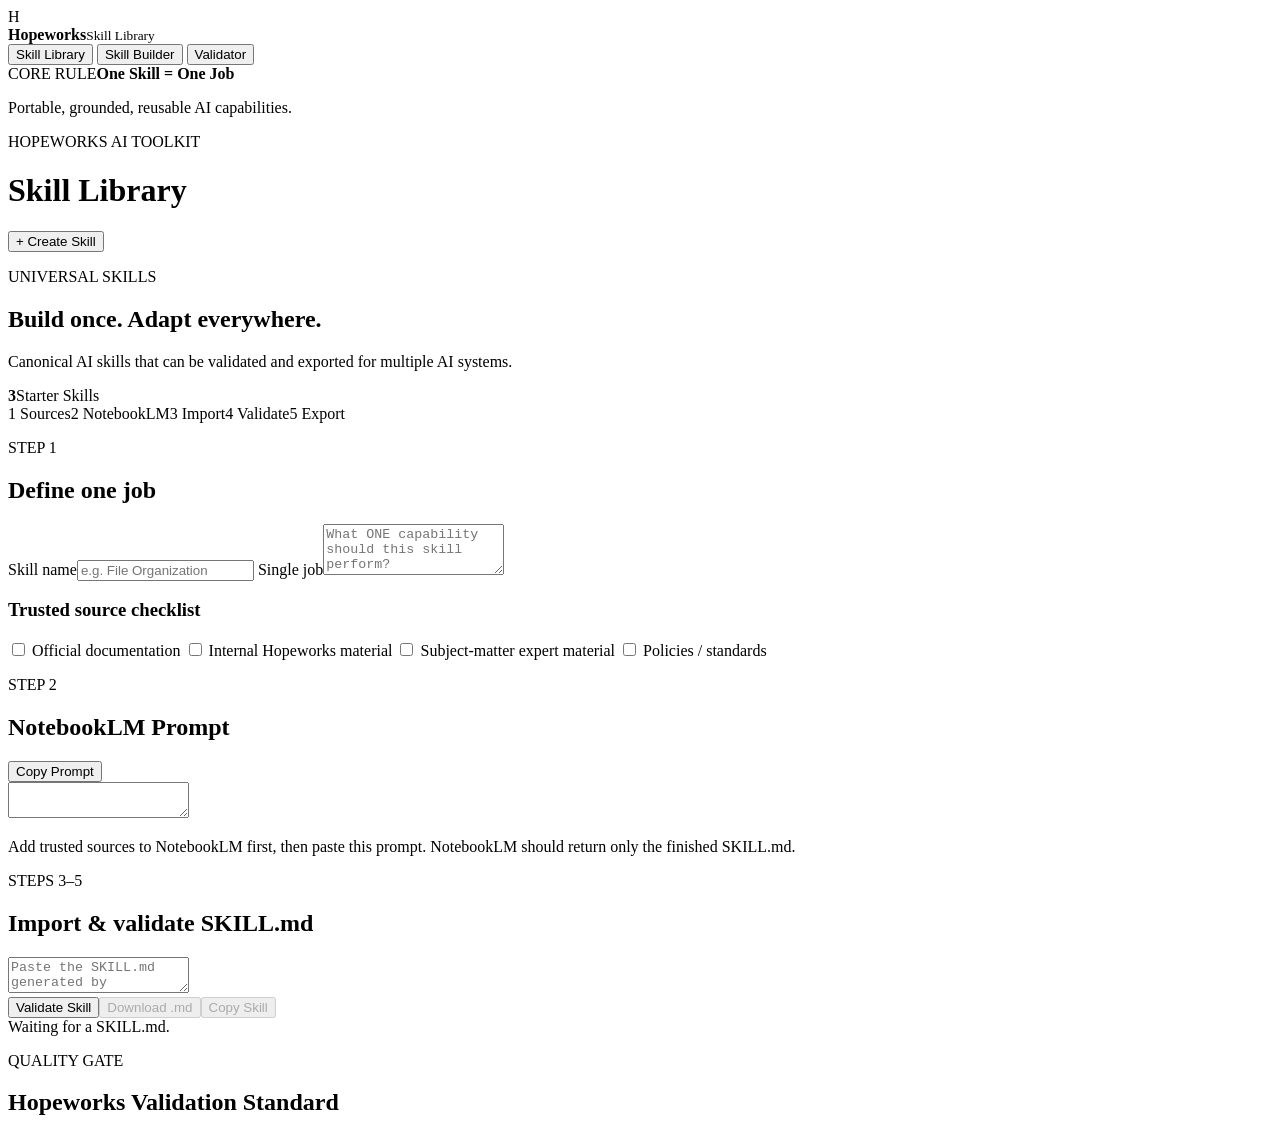
==== index.html @ 2bf3d298 "Build Hopeworks Skill Builder V1 dashboard" ====
<!doctype html>
<html lang="en">
<head>
  <meta charset="UTF-8" />
  <meta name="viewport" content="width=device-width, initial-scale=1.0" />
  <title>Hopeworks Skill Library</title>
  <link rel="stylesheet" href="styles.css" />
</head>
<body>
  <div class="shell">
    <aside class="sidebar">
      <div class="brand"><span class="mark">H</span><div><strong>Hopeworks</strong><small>Skill Library</small></div></div>
      <nav>
        <button class="nav active" data-view="library">Skill Library</button>
        <button class="nav" data-view="builder">Skill Builder</button>
        <button class="nav" data-view="validator">Validator</button>
      </nav>
      <div class="principle"><span>CORE RULE</span><strong>One Skill = One Job</strong><p>Portable, grounded, reusable AI capabilities.</p></div>
    </aside>

    <main>
      <header><div><p class="eyebrow">HOPEWORKS AI TOOLKIT</p><h1 id="pageTitle">Skill Library</h1></div><button id="newSkill" class="primary">+ Create Skill</button></header>

      <section id="library" class="view active-view">
        <div class="hero"><div><p class="eyebrow">UNIVERSAL SKILLS</p><h2>Build once. Adapt everywhere.</h2><p>Canonical AI skills that can be validated and exported for multiple AI systems.</p></div><div class="stat"><b id="skillCount">3</b><span>Starter Skills</span></div></div>
        <div id="skillGrid" class="grid"></div>
      </section>

      <section id="builder" class="view">
        <div class="stepbar"><span class="on">1 Sources</span><span>2 NotebookLM</span><span>3 Import</span><span>4 Validate</span><span>5 Export</span></div>
        <div class="two-col">
          <article class="panel">
            <p class="eyebrow">STEP 1</p><h2>Define one job</h2>
            <label>Skill name<input id="skillName" placeholder="e.g. File Organization" /></label>
            <label>Single job<textarea id="singleJob" rows="3" placeholder="What ONE capability should this skill perform?"></textarea></label>
            <h3>Trusted source checklist</h3>
            <label class="check"><input type="checkbox" /> Official documentation</label>
            <label class="check"><input type="checkbox" /> Internal Hopeworks material</label>
            <label class="check"><input type="checkbox" /> Subject-matter expert material</label>
            <label class="check"><input type="checkbox" /> Policies / standards</label>
          </article>
          <article class="panel">
            <div class="panel-head"><div><p class="eyebrow">STEP 2</p><h2>NotebookLM Prompt</h2></div><button id="copyPrompt">Copy Prompt</button></div>
            <textarea id="notebookPrompt" class="codebox" spellcheck="false"></textarea>
            <p class="hint">Add trusted sources to NotebookLM first, then paste this prompt. NotebookLM should return only the finished SKILL.md.</p>
          </article>
        </div>
        <article class="panel import-panel">
          <p class="eyebrow">STEPS 3–5</p><h2>Import & validate SKILL.md</h2>
          <textarea id="skillInput" class="codebox large" placeholder="Paste the SKILL.md generated by NotebookLM here..."></textarea>
          <div class="actions"><button id="validateBtn" class="primary">Validate Skill</button><button id="downloadBtn" disabled>Download .md</button><button id="copySkillBtn" disabled>Copy Skill</button></div>
          <div id="validation" class="validation empty">Waiting for a SKILL.md.</div>
        </article>
      </section>

      <section id="validator" class="view">
        <article class="panel"><p class="eyebrow">QUALITY GATE</p><h2>Hopeworks Validation Standard</h2><div id="rules"></div></article>
      </section>
    </main>
  </div>
  <script src="app.js"></script>
</body>
</html>
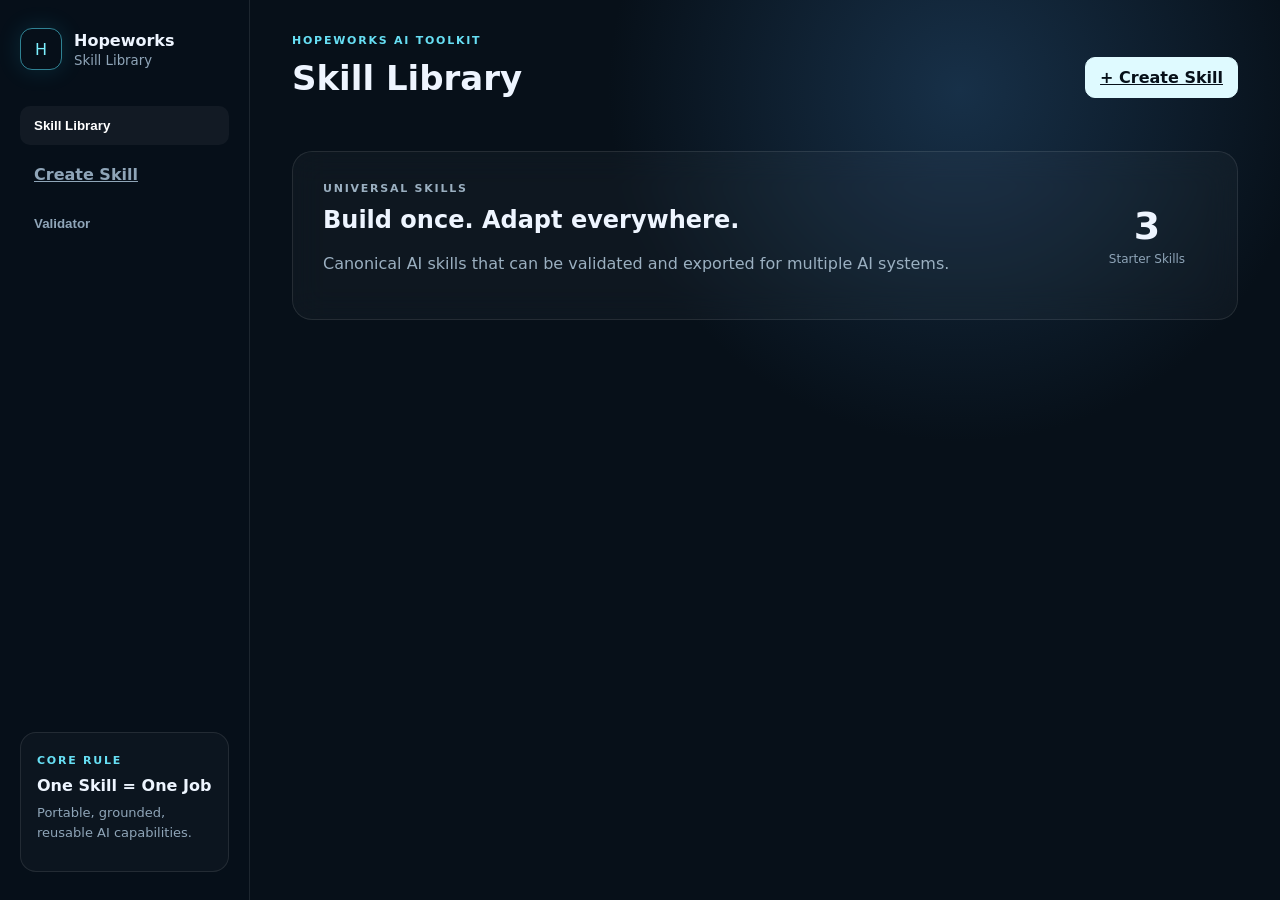
==== commit d33c1870: "Link library dashboard to dedicated Create Skill page" ====
--- a/index.html
+++ b/index.html
@@ -1,63 +1,4 @@
 <!doctype html>
 <html lang="en">
-<head>
-  <meta charset="UTF-8" />
-  <meta name="viewport" content="width=device-width, initial-scale=1.0" />
-  <title>Hopeworks Skill Library</title>
-  <link rel="stylesheet" href="styles.css" />
-</head>
-<body>
-  <div class="shell">
-    <aside class="sidebar">
-      <div class="brand"><span class="mark">H</span><div><strong>Hopeworks</strong><small>Skill Library</small></div></div>
-      <nav>
-        <button class="nav active" data-view="library">Skill Library</button>
-        <button class="nav" data-view="builder">Skill Builder</button>
-        <button class="nav" data-view="validator">Validator</button>
-      </nav>
-      <div class="principle"><span>CORE RULE</span><strong>One Skill = One Job</strong><p>Portable, grounded, reusable AI capabilities.</p></div>
-    </aside>
-
-    <main>
-      <header><div><p class="eyebrow">HOPEWORKS AI TOOLKIT</p><h1 id="pageTitle">Skill Library</h1></div><button id="newSkill" class="primary">+ Create Skill</button></header>
-
-      <section id="library" class="view active-view">
-        <div class="hero"><div><p class="eyebrow">UNIVERSAL SKILLS</p><h2>Build once. Adapt everywhere.</h2><p>Canonical AI skills that can be validated and exported for multiple AI systems.</p></div><div class="stat"><b id="skillCount">3</b><span>Starter Skills</span></div></div>
-        <div id="skillGrid" class="grid"></div>
-      </section>
-
-      <section id="builder" class="view">
-        <div class="stepbar"><span class="on">1 Sources</span><span>2 NotebookLM</span><span>3 Import</span><span>4 Validate</span><span>5 Export</span></div>
-        <div class="two-col">
-          <article class="panel">
-            <p class="eyebrow">STEP 1</p><h2>Define one job</h2>
-            <label>Skill name<input id="skillName" placeholder="e.g. File Organization" /></label>
-            <label>Single job<textarea id="singleJob" rows="3" placeholder="What ONE capability should this skill perform?"></textarea></label>
-            <h3>Trusted source checklist</h3>
-            <label class="check"><input type="checkbox" /> Official documentation</label>
-            <label class="check"><input type="checkbox" /> Internal Hopeworks material</label>
-            <label class="check"><input type="checkbox" /> Subject-matter expert material</label>
-            <label class="check"><input type="checkbox" /> Policies / standards</label>
-          </article>
-          <article class="panel">
-            <div class="panel-head"><div><p class="eyebrow">STEP 2</p><h2>NotebookLM Prompt</h2></div><button id="copyPrompt">Copy Prompt</button></div>
-            <textarea id="notebookPrompt" class="codebox" spellcheck="false"></textarea>
-            <p class="hint">Add trusted sources to NotebookLM first, then paste this prompt. NotebookLM should return only the finished SKILL.md.</p>
-          </article>
-        </div>
-        <article class="panel import-panel">
-          <p class="eyebrow">STEPS 3–5</p><h2>Import & validate SKILL.md</h2>
-          <textarea id="skillInput" class="codebox large" placeholder="Paste the SKILL.md generated by NotebookLM here..."></textarea>
-          <div class="actions"><button id="validateBtn" class="primary">Validate Skill</button><button id="downloadBtn" disabled>Download .md</button><button id="copySkillBtn" disabled>Copy Skill</button></div>
-          <div id="validation" class="validation empty">Waiting for a SKILL.md.</div>
-        </article>
-      </section>
-
-      <section id="validator" class="view">
-        <article class="panel"><p class="eyebrow">QUALITY GATE</p><h2>Hopeworks Validation Standard</h2><div id="rules"></div></article>
-      </section>
-    </main>
-  </div>
-  <script src="app.js"></script>
-</body>
-</html>+<head><meta charset="UTF-8" /><meta name="viewport" content="width=device-width, initial-scale=1.0" /><title>Hopeworks Skill Library</title><link rel="stylesheet" href="styles.css" /></head>
+<body><div class="shell"><aside class="sidebar"><div class="brand"><span class="mark">H</span><div><strong>Hopeworks</strong><small>Skill Library</small></div></div><nav><button class="nav active" data-view="library">Skill Library</button><a class="nav" href="create.html">Create Skill</a><button class="nav" data-view="validator">Validator</button></nav><div class="principle"><span>CORE RULE</span><strong>One Skill = One Job</strong><p>Portable, grounded, reusable AI capabilities.</p></div></aside><main><header><div><p class="eyebrow">HOPEWORKS AI TOOLKIT</p><h1 id="pageTitle">Skill Library</h1></div><a id="newSkill" class="primary page-link" href="create.html">+ Create Skill</a></header><section id="library" class="view active-view"><div class="hero"><div><p class="eyebrow">UNIVERSAL SKILLS</p><h2>Build once. Adapt everywhere.</h2><p>Canonical AI skills that can be validated and exported for multiple AI systems.</p></div><div class="stat"><b id="skillCount">3</b><span>Starter Skills</span></div></div><div id="skillGrid" class="grid"></div></section><section id="validator" class="view"><article class="panel"><p class="eyebrow">QUALITY GATE</p><h2>Hopeworks Validation Standard</h2><div id="rules"></div></article></section></main></div><script src="app.js"></script></body></html>
--- a/styles.css
+++ b/styles.css
@@ -0,0 +1 @@
+:root{font-family:Inter,ui-sans-serif,system-ui,-apple-system,sans-serif;color:#eef5ff;background:#071019}*{box-sizing:border-box}body{margin:0;background:radial-gradient(circle at 75% 10%,#173048 0,transparent 28%),#071019;min-height:100vh}.shell{display:grid;grid-template-columns:250px 1fr;min-height:100vh}.sidebar{padding:28px 20px;border-right:1px solid #ffffff18;background:#071019cc;display:flex;flex-direction:column;gap:36px}.brand{display:flex;align-items:center;gap:12px}.brand small{display:block;color:#8fa5b8;margin-top:3px}.mark{width:42px;height:42px;display:grid;place-items:center;border:1px solid #55e7ff88;border-radius:12px;color:#7cf0ff;box-shadow:0 0 24px #2bd7ff22}.sidebar nav{display:grid;gap:8px}.nav{background:transparent;border:0;color:#8fa5b8;text-align:left;padding:12px 14px;border-radius:10px;font-weight:700;cursor:pointer}.nav:hover,.nav.active{background:#ffffff0c;color:#fff}.principle{margin-top:auto;padding:16px;border:1px solid #ffffff18;border-radius:16px;background:#ffffff07}.principle span,.eyebrow{font-size:11px;letter-spacing:.16em;color:#67dff4;font-weight:800}.principle strong{display:block;margin:8px 0}.principle p,.hint{color:#8fa5b8;font-size:13px;line-height:1.5}main{padding:34px 42px;max-width:1500px;width:100%}header{display:flex;align-items:center;justify-content:space-between;margin-bottom:30px}h1,h2,h3,p{margin-top:0}h1{font-size:34px}h2{font-size:24px}.primary,button{border:1px solid #ffffff20;background:#102131;color:#fff;padding:10px 14px;border-radius:10px;font-weight:750;cursor:pointer}.primary{background:#dffaff;color:#071019;border-color:#dffaff}.hero,.panel,.card{border:1px solid #ffffff18;background:#ffffff08;backdrop-filter:blur(16px);border-radius:20px}.hero{padding:30px;display:flex;justify-content:space-between;align-items:center;margin-bottom:22px}.hero p{color:#9bb0c1}.stat{text-align:center;min-width:120px}.stat b{display:block;font-size:38px}.stat span{color:#8fa5b8;font-size:12px}.grid{display:grid;grid-template-columns:repeat(3,minmax(0,1fr));gap:16px}.card{padding:20px}.card p{color:#91a6b7;line-height:1.55}.tag{display:inline-block;padding:5px 8px;border:1px solid #ffffff18;border-radius:999px;font-size:11px;color:#9fefff;margin-right:5px}.view{display:none}.active-view{display:block}.stepbar{display:flex;gap:8px;flex-wrap:wrap;margin-bottom:16px}.stepbar span{padding:7px 10px;border:1px solid #ffffff18;border-radius:999px;color:#8298aa;font-size:12px}.stepbar .on{color:#8df3ff;border-color:#65e9ff66}.two-col{display:grid;grid-template-columns:.8fr 1.2fr;gap:16px}.panel{padding:22px;margin-bottom:16px}.panel-head{display:flex;justify-content:space-between;gap:15px}label{display:block;color:#9eb1c1;font-size:13px;margin:15px 0}input,textarea{width:100%;margin-top:7px;background:#040a10;border:1px solid #ffffff1f;border-radius:10px;color:#f5fbff;padding:12px;outline:none}input:focus,textarea:focus{border-color:#63dff2}.check{display:flex;gap:9px;align-items:center;margin:10px 0}.check input{width:auto;margin:0}.codebox{min-height:330px;font-family:ui-monospace,SFMono-Regular,Menlo,monospace;font-size:12px;line-height:1.5}.codebox.large{min-height:250px}.actions{display:flex;gap:9px;margin:14px 0}.validation{padding:15px;border-radius:12px;border:1px solid #ffffff18;background:#03090e}.validation.empty{color:#7f95a6}.pass{color:#8fffc1}.fail{color:#ff9c9c}.rule{display:flex;justify-content:space-between;padding:12px 0;border-bottom:1px solid #ffffff10;color:#aabac6}.rule:last-child{border:0}@media(max-width:900px){.shell{grid-template-columns:1fr}.sidebar{border-right:0;border-bottom:1px solid #ffffff18}.principle{display:none}.sidebar nav{grid-template-columns:repeat(3,1fr)}main{padding:24px 18px}.two-col,.grid{grid-template-columns:1fr}.hero{align-items:flex-start;gap:20px}.stat{min-width:auto}}
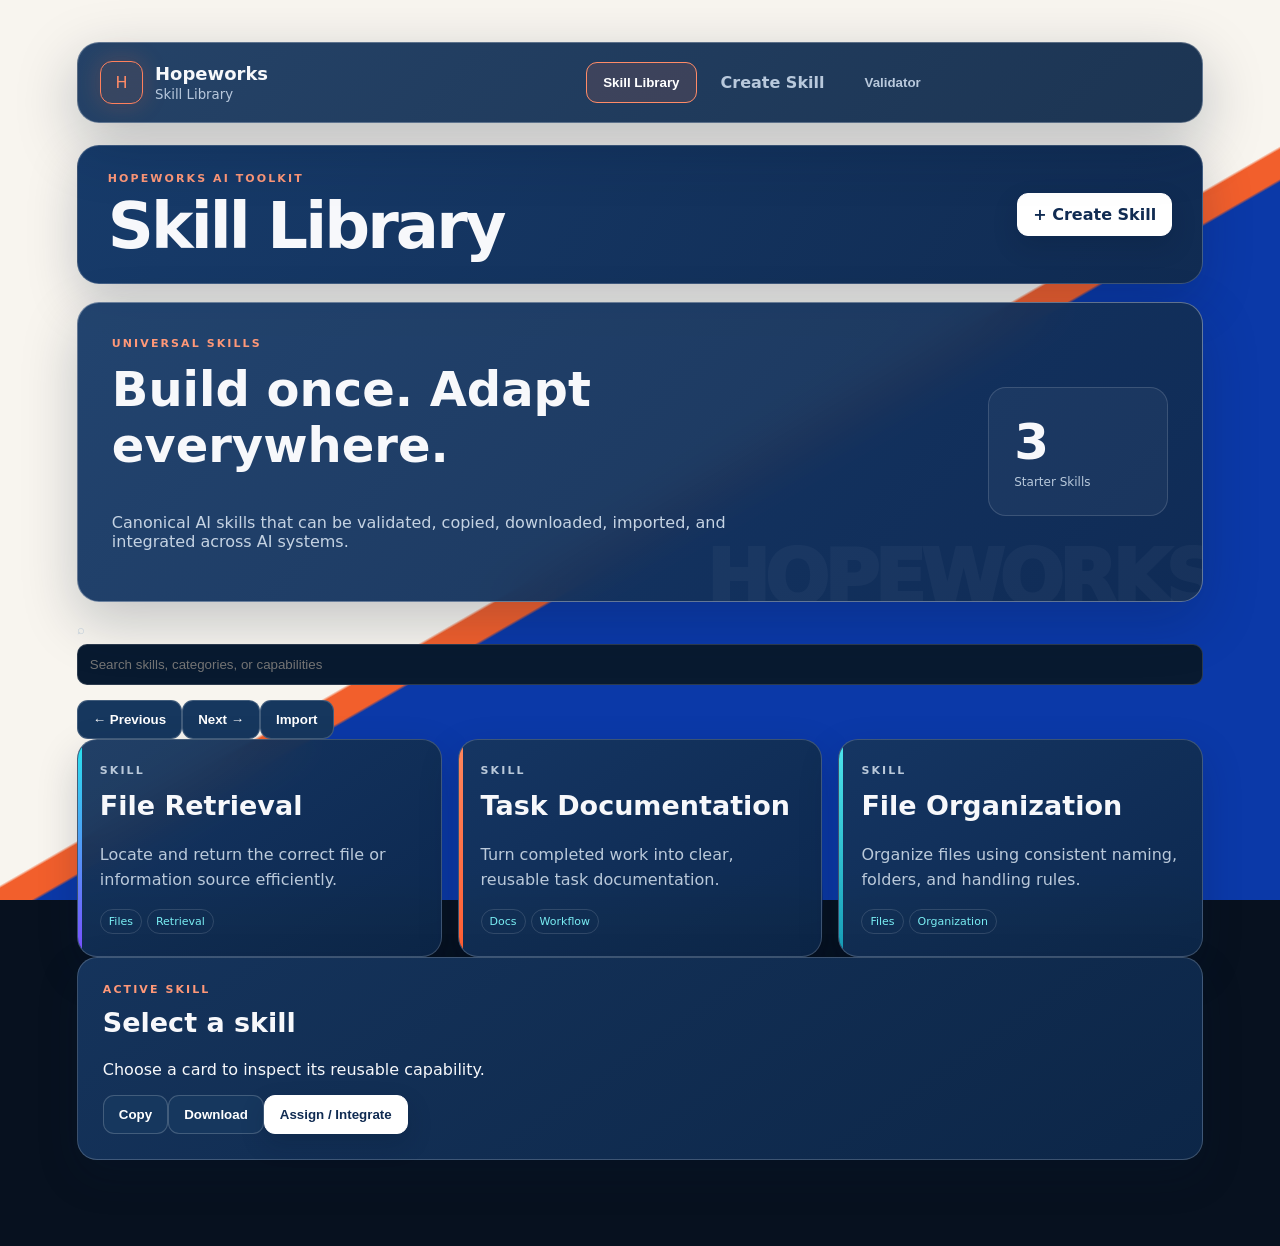
==== commit 3c23a501: "Add full Skill Library dashboard controls" ====
--- a/index.html
+++ b/index.html
@@ -1,4 +1,4 @@
 <!doctype html>
 <html lang="en">
 <head><meta charset="UTF-8" /><meta name="viewport" content="width=device-width, initial-scale=1.0" /><title>Hopeworks Skill Library</title><link rel="stylesheet" href="styles.css" /></head>
-<body><div class="shell"><aside class="sidebar"><div class="brand"><span class="mark">H</span><div><strong>Hopeworks</strong><small>Skill Library</small></div></div><nav><button class="nav active" data-view="library">Skill Library</button><a class="nav" href="create.html">Create Skill</a><button class="nav" data-view="validator">Validator</button></nav><div class="principle"><span>CORE RULE</span><strong>One Skill = One Job</strong><p>Portable, grounded, reusable AI capabilities.</p></div></aside><main><header><div><p class="eyebrow">HOPEWORKS AI TOOLKIT</p><h1 id="pageTitle">Skill Library</h1></div><a id="newSkill" class="primary page-link" href="create.html">+ Create Skill</a></header><section id="library" class="view active-view"><div class="hero"><div><p class="eyebrow">UNIVERSAL SKILLS</p><h2>Build once. Adapt everywhere.</h2><p>Canonical AI skills that can be validated and exported for multiple AI systems.</p></div><div class="stat"><b id="skillCount">3</b><span>Starter Skills</span></div></div><div id="skillGrid" class="grid"></div></section><section id="validator" class="view"><article class="panel"><p class="eyebrow">QUALITY GATE</p><h2>Hopeworks Validation Standard</h2><div id="rules"></div></article></section></main></div><script src="app.js"></script></body></html>+<body><div class="shell"><aside class="sidebar"><div class="brand"><span class="mark">H</span><div><strong>Hopeworks</strong><small>Skill Library</small></div></div><nav><button class="nav active" data-view="library">Skill Library</button><a class="nav" href="create.html">Create Skill</a><button class="nav" data-view="validator">Validator</button></nav><div class="principle"><span>CORE RULE</span><strong>One Skill = One Job</strong><p>Portable, grounded, reusable AI capabilities.</p></div></aside><main><header><div><p class="eyebrow">HOPEWORKS AI TOOLKIT</p><h1 id="pageTitle">Skill Library</h1></div><a id="newSkill" class="primary page-link" href="create.html">+ Create Skill</a></header><section id="library" class="view active-view"><div class="hero"><div><p class="eyebrow">UNIVERSAL SKILLS</p><h2>Build once. Adapt everywhere.</h2><p>Canonical AI skills that can be validated, copied, downloaded, imported, and integrated across AI systems.</p></div><div class="stat"><b id="skillCount">3</b><span>Starter Skills</span></div></div><div class="library-tools"><label class="searchbox">⌕<input id="skillSearch" type="search" placeholder="Search skills, categories, or capabilities" /></label><button id="prevSkill" class="tool-btn" aria-label="Previous skill">← Previous</button><button id="nextSkill" class="tool-btn" aria-label="Next skill">Next →</button><button id="importSkill" class="tool-btn">Import</button></div><div id="skillGrid" class="grid"></div><article id="skillDetails" class="panel skill-details"><div><p class="eyebrow">ACTIVE SKILL</p><h2 id="detailName">Select a skill</h2><p id="detailJob">Choose a card to inspect its reusable capability.</p><div id="detailTags"></div></div><div class="skill-actions"><button id="copySkill">Copy</button><button id="downloadSkill">Download</button><button id="integrateSkill" class="primary">Assign / Integrate</button></div></article></section><section id="validator" class="view"><article class="panel"><p class="eyebrow">QUALITY GATE</p><h2>Hopeworks Validation Standard</h2><div id="rules"></div></article></section></main></div><script src="app.js"></script></body></html>
--- a/styles.css
+++ b/styles.css
@@ -1 +1 @@
-:root{font-family:Inter,ui-sans-serif,system-ui,-apple-system,sans-serif;color:#eef5ff;background:#071019}*{box-sizing:border-box}body{margin:0;background:radial-gradient(circle at 75% 10%,#173048 0,transparent 28%),#071019;min-height:100vh}.shell{display:grid;grid-template-columns:250px 1fr;min-height:100vh}.sidebar{padding:28px 20px;border-right:1px solid #ffffff18;background:#071019cc;display:flex;flex-direction:column;gap:36px}.brand{display:flex;align-items:center;gap:12px}.brand small{display:block;color:#8fa5b8;margin-top:3px}.mark{width:42px;height:42px;display:grid;place-items:center;border:1px solid #55e7ff88;border-radius:12px;color:#7cf0ff;box-shadow:0 0 24px #2bd7ff22}.sidebar nav{display:grid;gap:8px}.nav{background:transparent;border:0;color:#8fa5b8;text-align:left;padding:12px 14px;border-radius:10px;font-weight:700;cursor:pointer}.nav:hover,.nav.active{background:#ffffff0c;color:#fff}.principle{margin-top:auto;padding:16px;border:1px solid #ffffff18;border-radius:16px;background:#ffffff07}.principle span,.eyebrow{font-size:11px;letter-spacing:.16em;color:#67dff4;font-weight:800}.principle strong{display:block;margin:8px 0}.principle p,.hint{color:#8fa5b8;font-size:13px;line-height:1.5}main{padding:34px 42px;max-width:1500px;width:100%}header{display:flex;align-items:center;justify-content:space-between;margin-bottom:30px}h1,h2,h3,p{margin-top:0}h1{font-size:34px}h2{font-size:24px}.primary,button{border:1px solid #ffffff20;background:#102131;color:#fff;padding:10px 14px;border-radius:10px;font-weight:750;cursor:pointer}.primary{background:#dffaff;color:#071019;border-color:#dffaff}.hero,.panel,.card{border:1px solid #ffffff18;background:#ffffff08;backdrop-filter:blur(16px);border-radius:20px}.hero{padding:30px;display:flex;justify-content:space-between;align-items:center;margin-bottom:22px}.hero p{color:#9bb0c1}.stat{text-align:center;min-width:120px}.stat b{display:block;font-size:38px}.stat span{color:#8fa5b8;font-size:12px}.grid{display:grid;grid-template-columns:repeat(3,minmax(0,1fr));gap:16px}.card{padding:20px}.card p{color:#91a6b7;line-height:1.55}.tag{display:inline-block;padding:5px 8px;border:1px solid #ffffff18;border-radius:999px;font-size:11px;color:#9fefff;margin-right:5px}.view{display:none}.active-view{display:block}.stepbar{display:flex;gap:8px;flex-wrap:wrap;margin-bottom:16px}.stepbar span{padding:7px 10px;border:1px solid #ffffff18;border-radius:999px;color:#8298aa;font-size:12px}.stepbar .on{color:#8df3ff;border-color:#65e9ff66}.two-col{display:grid;grid-template-columns:.8fr 1.2fr;gap:16px}.panel{padding:22px;margin-bottom:16px}.panel-head{display:flex;justify-content:space-between;gap:15px}label{display:block;color:#9eb1c1;font-size:13px;margin:15px 0}input,textarea{width:100%;margin-top:7px;background:#040a10;border:1px solid #ffffff1f;border-radius:10px;color:#f5fbff;padding:12px;outline:none}input:focus,textarea:focus{border-color:#63dff2}.check{display:flex;gap:9px;align-items:center;margin:10px 0}.check input{width:auto;margin:0}.codebox{min-height:330px;font-family:ui-monospace,SFMono-Regular,Menlo,monospace;font-size:12px;line-height:1.5}.codebox.large{min-height:250px}.actions{display:flex;gap:9px;margin:14px 0}.validation{padding:15px;border-radius:12px;border:1px solid #ffffff18;background:#03090e}.validation.empty{color:#7f95a6}.pass{color:#8fffc1}.fail{color:#ff9c9c}.rule{display:flex;justify-content:space-between;padding:12px 0;border-bottom:1px solid #ffffff10;color:#aabac6}.rule:last-child{border:0}@media(max-width:900px){.shell{grid-template-columns:1fr}.sidebar{border-right:0;border-bottom:1px solid #ffffff18}.principle{display:none}.sidebar nav{grid-template-columns:repeat(3,1fr)}main{padding:24px 18px}.two-col,.grid{grid-template-columns:1fr}.hero{align-items:flex-start;gap:20px}.stat{min-width:auto}}+:root{font-family:Inter,ui-sans-serif,system-ui,-apple-system,sans-serif;color:#f7f8fb;background:#07111f;--navy:#102b52;--navy2:#173a67;--cyan:#27e5ee;--orange:#ff6a2a;--purple:#7b4cff;--ink:#0b1f3c}*{box-sizing:border-box}body{margin:0;min-height:100vh;background:linear-gradient(150deg,#f8f5ef 0 54%,#f25f2c 54.2% 56%,#0b39a8 56.2% 100%);background-attachment:fixed}.shell{min-height:100vh;padding:42px 6vw 70px}.sidebar{position:relative;max-width:1180px;margin:auto auto 22px;padding:18px 22px;border:1px solid #ffffff45;background:linear-gradient(135deg,#16365fef,#0d2748ef);box-shadow:0 20px 60px #071a3340;border-radius:22px;display:flex;align-items:center;gap:28px;backdrop-filter:blur(20px)}.brand{display:flex;align-items:center;gap:12px;min-width:215px}.brand strong{font-size:18px}.brand small{display:block;color:#b8c8dc;margin-top:3px}.mark{width:43px;height:43px;display:grid;place-items:center;border:1px solid #ff805c;border-radius:12px;color:#ff8b67;background:#ff6a2a16;box-shadow:0 0 24px #ff6a2a35}.sidebar nav{display:flex;gap:8px;flex:1;justify-content:center}.nav{display:block;text-decoration:none;background:transparent;border:0;color:#b9c9dc;text-align:left;padding:11px 16px;border-radius:11px;font-weight:800;cursor:pointer}.nav:hover,.nav.active{background:#ff714c20;color:#fff;border:1px solid #ff8b67}.principle{display:none}main{max-width:1180px;width:100%;margin:auto}header{padding:26px 30px;margin-bottom:18px;border-radius:22px;background:linear-gradient(120deg,#173b6a,#102b52);box-shadow:0 18px 50px #071a3335;display:flex;align-items:center;justify-content:space-between;border:1px solid #ffffff30}h1,h2,h3,p{margin-top:0}h1{font-size:clamp(36px,5vw,64px);line-height:.95;margin-bottom:0;letter-spacing:-.045em}h2{font-size:27px}.eyebrow{font-size:11px;letter-spacing:.19em;color:#ff9878;font-weight:900}.primary,button{border:1px solid #ffffff30;background:#16375e;color:#fff;padding:11px 15px;border-radius:11px;font-weight:800;cursor:pointer}.primary{background:#fff;color:#102b52;border-color:#fff;box-shadow:0 10px 24px #06152d30}.page-link{display:inline-block;text-decoration:none}.hero{min-height:255px;padding:34px;display:flex;justify-content:space-between;align-items:center;margin-bottom:20px;border:1px solid #ffffff55;background:linear-gradient(135deg,#183b68f4,#102b52f4);backdrop-filter:blur(18px);border-radius:22px;box-shadow:0 20px 55px #071a3338;position:relative;overflow:hidden}.hero:after{content:'HOPEWORKS';position:absolute;right:-12px;bottom:-22px;font-size:76px;font-weight:950;letter-spacing:-.07em;color:#ffffff09}.hero h2{font-size:clamp(28px,4vw,48px);max-width:620px}.hero p:not(.eyebrow){color:#c5d3e3;max-width:640px}.stat{position:relative;z-index:1;text-align:left;min-width:180px;padding:25px;border:1px solid #ffffff25;background:#ffffff0b;border-radius:18px}.stat b{display:block;font-size:50px}.stat span{color:#b8c9db;font-size:12px}.grid{display:grid;grid-template-columns:repeat(3,minmax(0,1fr));gap:16px}.card,.panel{border:1px solid #ffffff30;background:linear-gradient(145deg,#16365ff3,#0d284af3);backdrop-filter:blur(18px);border-radius:20px;box-shadow:0 16px 40px #071a3330}.card{padding:22px;min-height:205px;position:relative;overflow:hidden}.card:before{content:'';position:absolute;left:0;top:0;width:4px;height:100%;background:linear-gradient(var(--cyan),var(--purple))}.card:nth-child(2):before{background:linear-gradient(#ff875e,#ff5d32)}.card:nth-child(3):before{background:linear-gradient(#4ee6ee,#159bb5)}.card p{color:#bac9da;line-height:1.55}.tag{display:inline-block;padding:5px 8px;border:1px solid #ffffff22;border-radius:999px;font-size:11px;color:#79edf3;margin-right:5px}.view{display:none}.active-view{display:block}.panel{padding:25px;margin-bottom:16px}.panel-head{display:flex;justify-content:space-between;gap:15px}.stepbar{display:flex;gap:8px;flex-wrap:wrap;margin-bottom:16px}.stepbar span{padding:7px 10px;border:1px solid #ffffff28;border-radius:999px;color:#9fb2c8;font-size:12px}.stepbar .on{color:#fff;border-color:#ff805c;background:#ff6a2a18}.two-col{display:grid;grid-template-columns:.8fr 1.2fr;gap:16px}label{display:block;color:#c5d2df;font-size:13px;margin:15px 0}input,textarea{width:100%;margin-top:7px;background:#081a30;border:1px solid #ffffff25;border-radius:10px;color:#fff;padding:12px;outline:none}input:focus,textarea:focus{border-color:#2ee8ef;box-shadow:0 0 0 3px #2ee8ef16}.check{display:flex;gap:9px;align-items:center;margin:10px 0}.check input{width:auto;margin:0}.codebox{min-height:330px;font-family:ui-monospace,SFMono-Regular,Menlo,monospace;font-size:12px;line-height:1.5}.codebox.large{min-height:250px}.actions{display:flex;gap:9px;margin:14px 0}.validation{padding:15px;border-radius:12px;border:1px solid #ffffff20;background:#081a30}.validation.empty{color:#93a8bc}.pass{color:#72f5c3}.fail{color:#ff9b8d}.rule{display:flex;justify-content:space-between;padding:12px 0;border-bottom:1px solid #ffffff14;color:#c1ceda}.rule:last-child{border:0}@media(max-width:900px){.shell{padding:20px 16px 50px}.sidebar{align-items:flex-start;flex-wrap:wrap}.sidebar nav{width:100%;order:2;justify-content:flex-start;overflow:auto}.brand{flex:1}main{padding:0}.two-col,.grid{grid-template-columns:1fr}.hero{align-items:flex-start;gap:20px;flex-direction:column}.stat{min-width:160px}header{align-items:flex-start;gap:15px;flex-wrap:wrap}h1{font-size:40px}}
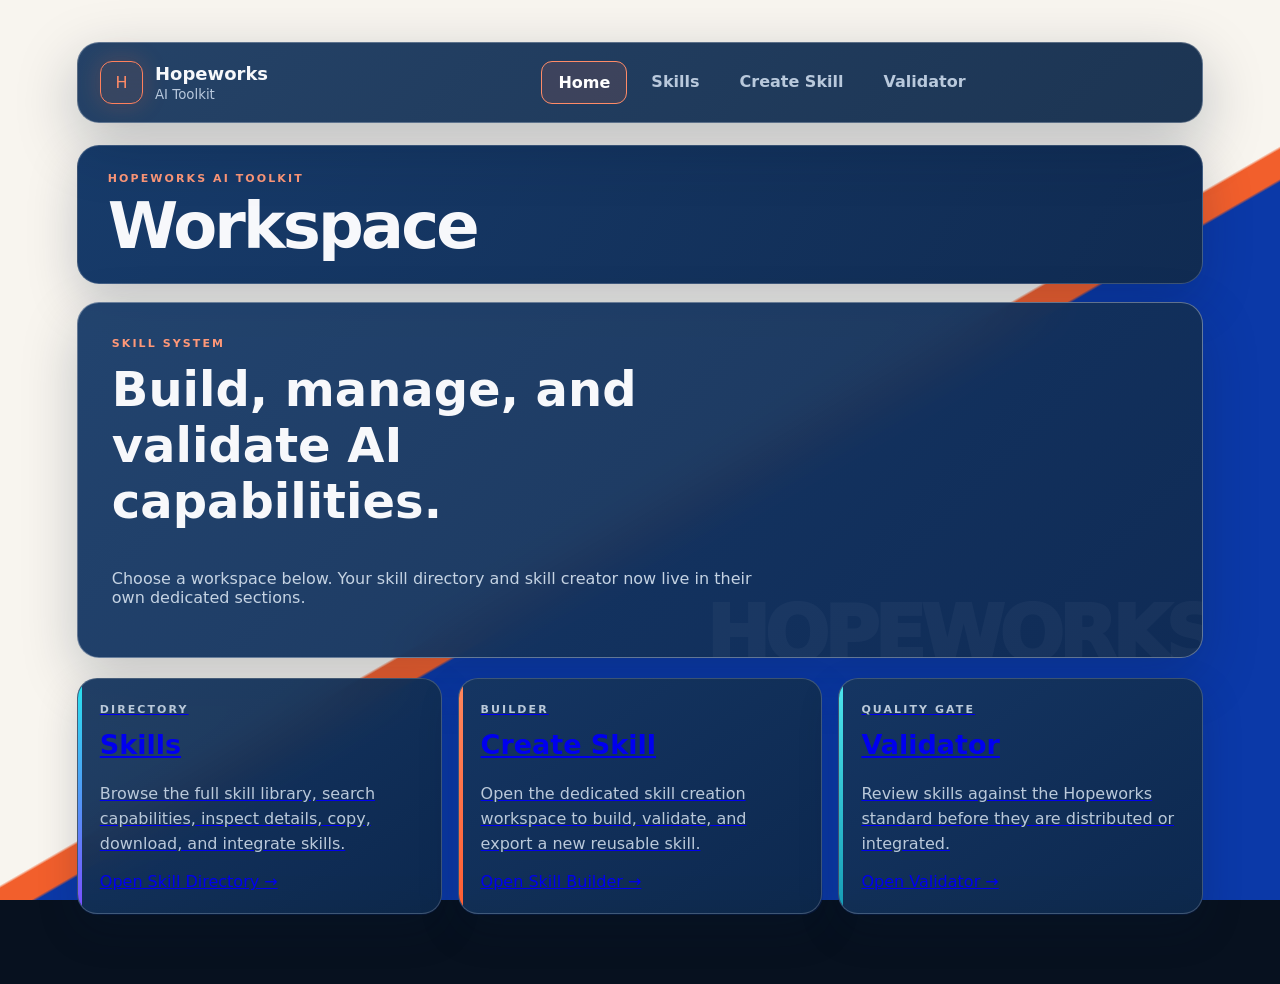
==== commit e418cd75: "Convert Hopeworks root into dashboard landing page" ====
--- a/index.html
+++ b/index.html
@@ -1,4 +1 @@
-<!doctype html>
-<html lang="en">
-<head><meta charset="UTF-8" /><meta name="viewport" content="width=device-width, initial-scale=1.0" /><title>Hopeworks Skill Library</title><link rel="stylesheet" href="styles.css" /></head>
-<body><div class="shell"><aside class="sidebar"><div class="brand"><span class="mark">H</span><div><strong>Hopeworks</strong><small>Skill Library</small></div></div><nav><button class="nav active" data-view="library">Skill Library</button><a class="nav" href="create.html">Create Skill</a><button class="nav" data-view="validator">Validator</button></nav><div class="principle"><span>CORE RULE</span><strong>One Skill = One Job</strong><p>Portable, grounded, reusable AI capabilities.</p></div></aside><main><header><div><p class="eyebrow">HOPEWORKS AI TOOLKIT</p><h1 id="pageTitle">Skill Library</h1></div><a id="newSkill" class="primary page-link" href="create.html">+ Create Skill</a></header><section id="library" class="view active-view"><div class="hero"><div><p class="eyebrow">UNIVERSAL SKILLS</p><h2>Build once. Adapt everywhere.</h2><p>Canonical AI skills that can be validated, copied, downloaded, imported, and integrated across AI systems.</p></div><div class="stat"><b id="skillCount">3</b><span>Starter Skills</span></div></div><div class="library-tools"><label class="searchbox">⌕<input id="skillSearch" type="search" placeholder="Search skills, categories, or capabilities" /></label><button id="prevSkill" class="tool-btn" aria-label="Previous skill">← Previous</button><button id="nextSkill" class="tool-btn" aria-label="Next skill">Next →</button><button id="importSkill" class="tool-btn">Import</button></div><div id="skillGrid" class="grid"></div><article id="skillDetails" class="panel skill-details"><div><p class="eyebrow">ACTIVE SKILL</p><h2 id="detailName">Select a skill</h2><p id="detailJob">Choose a card to inspect its reusable capability.</p><div id="detailTags"></div></div><div class="skill-actions"><button id="copySkill">Copy</button><button id="downloadSkill">Download</button><button id="integrateSkill" class="primary">Assign / Integrate</button></div></article></section><section id="validator" class="view"><article class="panel"><p class="eyebrow">QUALITY GATE</p><h2>Hopeworks Validation Standard</h2><div id="rules"></div></article></section></main></div><script src="app.js"></script></body></html>+<!doctype html><html lang="en"><head><meta charset="UTF-8"><meta name="viewport" content="width=device-width,initial-scale=1"><title>Hopeworks AI Toolkit</title><link rel="stylesheet" href="styles.css"></head><body><div class="shell"><aside class="sidebar"><div class="brand"><span class="mark">H</span><div><strong>Hopeworks</strong><small>AI Toolkit</small></div></div><nav><a class="nav active" href="index.html">Home</a><a class="nav" href="skills.html">Skills</a><a class="nav" href="create.html">Create Skill</a><a class="nav" href="validator.html">Validator</a></nav></aside><main><header><div><p class="eyebrow">HOPEWORKS AI TOOLKIT</p><h1>Workspace</h1></div></header><section class="hero"><div><p class="eyebrow">SKILL SYSTEM</p><h2>Build, manage, and validate AI capabilities.</h2><p>Choose a workspace below. Your skill directory and skill creator now live in their own dedicated sections.</p></div></section><section class="grid portal-grid"><a class="card portal-card" href="skills.html"><p class="eyebrow">DIRECTORY</p><h2>Skills</h2><p>Browse the full skill library, search capabilities, inspect details, copy, download, and integrate skills.</p><span class="portal-link">Open Skill Directory →</span></a><a class="card portal-card" href="create.html"><p class="eyebrow">BUILDER</p><h2>Create Skill</h2><p>Open the dedicated skill creation workspace to build, validate, and export a new reusable skill.</p><span class="portal-link">Open Skill Builder →</span></a><a class="card portal-card" href="validator.html"><p class="eyebrow">QUALITY GATE</p><h2>Validator</h2><p>Review skills against the Hopeworks standard before they are distributed or integrated.</p><span class="portal-link">Open Validator →</span></a></section></main></div></body></html>
--- a/styles.css
+++ b/styles.css
@@ -1 +1 @@
-:root{font-family:Inter,ui-sans-serif,system-ui,-apple-system,sans-serif;color:#f7f8fb;background:#07111f;--navy:#102b52;--navy2:#173a67;--cyan:#27e5ee;--orange:#ff6a2a;--purple:#7b4cff;--ink:#0b1f3c}*{box-sizing:border-box}body{margin:0;min-height:100vh;background:linear-gradient(150deg,#f8f5ef 0 54%,#f25f2c 54.2% 56%,#0b39a8 56.2% 100%);background-attachment:fixed}.shell{min-height:100vh;padding:42px 6vw 70px}.sidebar{position:relative;max-width:1180px;margin:auto auto 22px;padding:18px 22px;border:1px solid #ffffff45;background:linear-gradient(135deg,#16365fef,#0d2748ef);box-shadow:0 20px 60px #071a3340;border-radius:22px;display:flex;align-items:center;gap:28px;backdrop-filter:blur(20px)}.brand{display:flex;align-items:center;gap:12px;min-width:215px}.brand strong{font-size:18px}.brand small{display:block;color:#b8c8dc;margin-top:3px}.mark{width:43px;height:43px;display:grid;place-items:center;border:1px solid #ff805c;border-radius:12px;color:#ff8b67;background:#ff6a2a16;box-shadow:0 0 24px #ff6a2a35}.sidebar nav{display:flex;gap:8px;flex:1;justify-content:center}.nav{display:block;text-decoration:none;background:transparent;border:0;color:#b9c9dc;text-align:left;padding:11px 16px;border-radius:11px;font-weight:800;cursor:pointer}.nav:hover,.nav.active{background:#ff714c20;color:#fff;border:1px solid #ff8b67}.principle{display:none}main{max-width:1180px;width:100%;margin:auto}header{padding:26px 30px;margin-bottom:18px;border-radius:22px;background:linear-gradient(120deg,#173b6a,#102b52);box-shadow:0 18px 50px #071a3335;display:flex;align-items:center;justify-content:space-between;border:1px solid #ffffff30}h1,h2,h3,p{margin-top:0}h1{font-size:clamp(36px,5vw,64px);line-height:.95;margin-bottom:0;letter-spacing:-.045em}h2{font-size:27px}.eyebrow{font-size:11px;letter-spacing:.19em;color:#ff9878;font-weight:900}.primary,button{border:1px solid #ffffff30;background:#16375e;color:#fff;padding:11px 15px;border-radius:11px;font-weight:800;cursor:pointer}.primary{background:#fff;color:#102b52;border-color:#fff;box-shadow:0 10px 24px #06152d30}.page-link{display:inline-block;text-decoration:none}.hero{min-height:255px;padding:34px;display:flex;justify-content:space-between;align-items:center;margin-bottom:20px;border:1px solid #ffffff55;background:linear-gradient(135deg,#183b68f4,#102b52f4);backdrop-filter:blur(18px);border-radius:22px;box-shadow:0 20px 55px #071a3338;position:relative;overflow:hidden}.hero:after{content:'HOPEWORKS';position:absolute;right:-12px;bottom:-22px;font-size:76px;font-weight:950;letter-spacing:-.07em;color:#ffffff09}.hero h2{font-size:clamp(28px,4vw,48px);max-width:620px}.hero p:not(.eyebrow){color:#c5d3e3;max-width:640px}.stat{position:relative;z-index:1;text-align:left;min-width:180px;padding:25px;border:1px solid #ffffff25;background:#ffffff0b;border-radius:18px}.stat b{display:block;font-size:50px}.stat span{color:#b8c9db;font-size:12px}.grid{display:grid;grid-template-columns:repeat(3,minmax(0,1fr));gap:16px}.card,.panel{border:1px solid #ffffff30;background:linear-gradient(145deg,#16365ff3,#0d284af3);backdrop-filter:blur(18px);border-radius:20px;box-shadow:0 16px 40px #071a3330}.card{padding:22px;min-height:205px;position:relative;overflow:hidden}.card:before{content:'';position:absolute;left:0;top:0;width:4px;height:100%;background:linear-gradient(var(--cyan),var(--purple))}.card:nth-child(2):before{background:linear-gradient(#ff875e,#ff5d32)}.card:nth-child(3):before{background:linear-gradient(#4ee6ee,#159bb5)}.card p{color:#bac9da;line-height:1.55}.tag{display:inline-block;padding:5px 8px;border:1px solid #ffffff22;border-radius:999px;font-size:11px;color:#79edf3;margin-right:5px}.view{display:none}.active-view{display:block}.panel{padding:25px;margin-bottom:16px}.panel-head{display:flex;justify-content:space-between;gap:15px}.stepbar{display:flex;gap:8px;flex-wrap:wrap;margin-bottom:16px}.stepbar span{padding:7px 10px;border:1px solid #ffffff28;border-radius:999px;color:#9fb2c8;font-size:12px}.stepbar .on{color:#fff;border-color:#ff805c;background:#ff6a2a18}.two-col{display:grid;grid-template-columns:.8fr 1.2fr;gap:16px}label{display:block;color:#c5d2df;font-size:13px;margin:15px 0}input,textarea{width:100%;margin-top:7px;background:#081a30;border:1px solid #ffffff25;border-radius:10px;color:#fff;padding:12px;outline:none}input:focus,textarea:focus{border-color:#2ee8ef;box-shadow:0 0 0 3px #2ee8ef16}.check{display:flex;gap:9px;align-items:center;margin:10px 0}.check input{width:auto;margin:0}.codebox{min-height:330px;font-family:ui-monospace,SFMono-Regular,Menlo,monospace;font-size:12px;line-height:1.5}.codebox.large{min-height:250px}.actions{display:flex;gap:9px;margin:14px 0}.validation{padding:15px;border-radius:12px;border:1px solid #ffffff20;background:#081a30}.validation.empty{color:#93a8bc}.pass{color:#72f5c3}.fail{color:#ff9b8d}.rule{display:flex;justify-content:space-between;padding:12px 0;border-bottom:1px solid #ffffff14;color:#c1ceda}.rule:last-child{border:0}@media(max-width:900px){.shell{padding:20px 16px 50px}.sidebar{align-items:flex-start;flex-wrap:wrap}.sidebar nav{width:100%;order:2;justify-content:flex-start;overflow:auto}.brand{flex:1}main{padding:0}.two-col,.grid{grid-template-columns:1fr}.hero{align-items:flex-start;gap:20px;flex-direction:column}.stat{min-width:160px}header{align-items:flex-start;gap:15px;flex-wrap:wrap}h1{font-size:40px}}+:root{font-family:Inter,ui-sans-serif,system-ui,-apple-system,sans-serif;color:#f7f8fb;background:#07111f;--navy:#102b52;--navy2:#173a67;--cyan:#27e5ee;--orange:#ff6a2a;--purple:#7b4cff;--ink:#0b1f3c}*{box-sizing:border-box}body{margin:0;min-height:100vh;background:linear-gradient(150deg,#f8f5ef 0 54%,#f25f2c 54.2% 56%,#0b39a8 56.2% 100%);background-attachment:fixed}.shell{min-height:100vh;padding:42px 6vw 70px}.sidebar{position:relative;max-width:1180px;margin:auto auto 22px;padding:18px 22px;border:1px solid #ffffff45;background:linear-gradient(135deg,#16365fef,#0d2748ef);box-shadow:0 20px 60px #071a3340;border-radius:22px;display:flex;align-items:center;gap:28px;backdrop-filter:blur(20px)}.brand{display:flex;align-items:center;gap:12px;min-width:215px}.brand strong{font-size:18px}.brand small{display:block;color:#b8c8dc;margin-top:3px}.mark{width:43px;height:43px;display:grid;place-items:center;border:1px solid #ff805c;border-radius:12px;color:#ff8b67;background:#ff6a2a16;box-shadow:0 0 24px #ff6a2a35}.sidebar nav{display:flex;gap:8px;flex:1;justify-content:center}.nav{display:block;text-decoration:none;background:transparent;border:0;color:#b9c9dc;text-align:left;padding:11px 16px;border-radius:11px;font-weight:800;cursor:pointer}.nav:hover,.nav.active{background:#ff714c20;color:#fff;border:1px solid #ff8b67}.principle{display:none}main{max-width:1180px;width:100%;margin:auto}header{padding:26px 30px;margin-bottom:18px;border-radius:22px;background:linear-gradient(120deg,#173b6a,#102b52);box-shadow:0 18px 50px #071a3335;display:flex;align-items:center;justify-content:space-between;border:1px solid #ffffff30}h1,h2,h3,p{margin-top:0}h1{font-size:clamp(36px,5vw,64px);line-height:.95;margin-bottom:0;letter-spacing:-.045em}h2{font-size:27px}.eyebrow{font-size:11px;letter-spacing:.19em;color:#ff9878;font-weight:900}.primary,button{border:1px solid #ffffff30;background:#16375e;color:#fff;padding:11px 15px;border-radius:11px;font-weight:800;cursor:pointer}.primary{background:#fff;color:#102b52;border-color:#fff;box-shadow:0 10px 24px #06152d30}.page-link{display:inline-block;text-decoration:none}.hero{min-height:255px;padding:34px;display:flex;justify-content:space-between;align-items:center;margin-bottom:20px;border:1px solid #ffffff55;background:linear-gradient(135deg,#183b68f4,#102b52f4);backdrop-filter:blur(18px);border-radius:22px;box-shadow:0 20px 55px #071a3338;position:relative;overflow:hidden}.hero:after{content:'HOPEWORKS';position:absolute;right:-12px;bottom:-22px;font-size:76px;font-weight:950;letter-spacing:-.07em;color:#ffffff09}.hero h2{font-size:clamp(28px,4vw,48px);max-width:620px}.hero p:not(.eyebrow){color:#c5d3e3;max-width:640px}.stat{position:relative;z-index:1;text-align:left;min-width:180px;padding:25px;border:1px solid #ffffff25;background:#ffffff0b;border-radius:18px}.stat b{display:block;font-size:50px}.stat span{color:#b8c9db;font-size:12px}.library-tools{display:flex;gap:10px;align-items:center;margin:0 0 16px;padding:12px;border-radius:16px;background:#102b52e8;border:1px solid #ffffff32;box-shadow:0 12px 30px #071a3325}.searchbox{display:flex;align-items:center;gap:8px;flex:1;margin:0;padding:0 12px;background:#081a30;border:1px solid #ffffff24;border-radius:11px;color:#6cebf0}.searchbox input{margin:0;border:0;background:transparent;box-shadow:none;padding:11px 0}.tool-btn{white-space:nowrap}.grid{display:grid;grid-template-columns:repeat(3,minmax(0,1fr));gap:16px}.card,.panel{border:1px solid #ffffff30;background:linear-gradient(145deg,#16365ff3,#0d284af3);backdrop-filter:blur(18px);border-radius:20px;box-shadow:0 16px 40px #071a3330}.card{padding:22px;min-height:225px;position:relative;overflow:hidden;cursor:pointer;transition:.18s ease}.card:hover,.card.selected{transform:translateY(-3px);border-color:#ff8c69;box-shadow:0 18px 44px #071a3340,0 0 0 2px #ff6a2a20}.card:before{content:'';position:absolute;left:0;top:0;width:4px;height:100%;background:linear-gradient(var(--cyan),var(--purple))}.card:nth-child(2):before{background:linear-gradient(#ff875e,#ff5d32)}.card:nth-child(3):before{background:linear-gradient(#4ee6ee,#159bb5)}.card p{color:#bac9da;line-height:1.55}.card-open{margin-top:18px;width:100%;background:#ffffff0c}.tag{display:inline-block;padding:5px 8px;border:1px solid #ffffff22;border-radius:999px;font-size:11px;color:#79edf3;margin-right:5px}.skill-details{margin-top:16px;display:flex;align-items:center;justify-content:space-between;gap:24px}.skill-details>div:first-child{max-width:650px}.skill-details p:not(.eyebrow){color:#bac9da}.skill-actions{display:flex;gap:9px;flex-wrap:wrap;justify-content:flex-end}.view{display:none}.active-view{display:block}.panel{padding:25px;margin-bottom:16px}.panel-head{display:flex;justify-content:space-between;gap:15px}.stepbar{display:flex;gap:8px;flex-wrap:wrap;margin-bottom:16px}.stepbar span{padding:7px 10px;border:1px solid #ffffff28;border-radius:999px;color:#9fb2c8;font-size:12px}.stepbar .on{color:#fff;border-color:#ff805c;background:#ff6a2a18}.two-col{display:grid;grid-template-columns:.8fr 1.2fr;gap:16px}label{display:block;color:#c5d2df;font-size:13px;margin:15px 0}input,textarea{width:100%;margin-top:7px;background:#081a30;border:1px solid #ffffff25;border-radius:10px;color:#fff;padding:12px;outline:none}input:focus,textarea:focus{border-color:#2ee8ef;box-shadow:0 0 0 3px #2ee8ef16}.check{display:flex;gap:9px;align-items:center;margin:10px 0}.check input{width:auto;margin:0}.codebox{min-height:330px;font-family:ui-monospace,SFMono-Regular,Menlo,monospace;font-size:12px;line-height:1.5}.codebox.large{min-height:250px}.actions{display:flex;gap:9px;margin:14px 0}.validation{padding:15px;border-radius:12px;border:1px solid #ffffff20;background:#081a30}.validation.empty{color:#93a8bc}.pass{color:#72f5c3}.fail{color:#ff9b8d}.rule{display:flex;justify-content:space-between;padding:12px 0;border-bottom:1px solid #ffffff14;color:#c1ceda}.rule:last-child{border:0}@media(max-width:900px){.shell{padding:20px 16px 50px}.sidebar{align-items:flex-start;flex-wrap:wrap}.sidebar nav{width:100%;order:2;justify-content:flex-start;overflow:auto}.brand{flex:1}main{padding:0}.two-col,.grid{grid-template-columns:1fr}.hero{align-items:flex-start;gap:20px;flex-direction:column}.stat{min-width:160px}header{align-items:flex-start;gap:15px;flex-wrap:wrap}h1{font-size:40px}.library-tools,.skill-details{align-items:stretch;flex-direction:column}.skill-actions{justify-content:flex-start}.searchbox{width:100%}}
